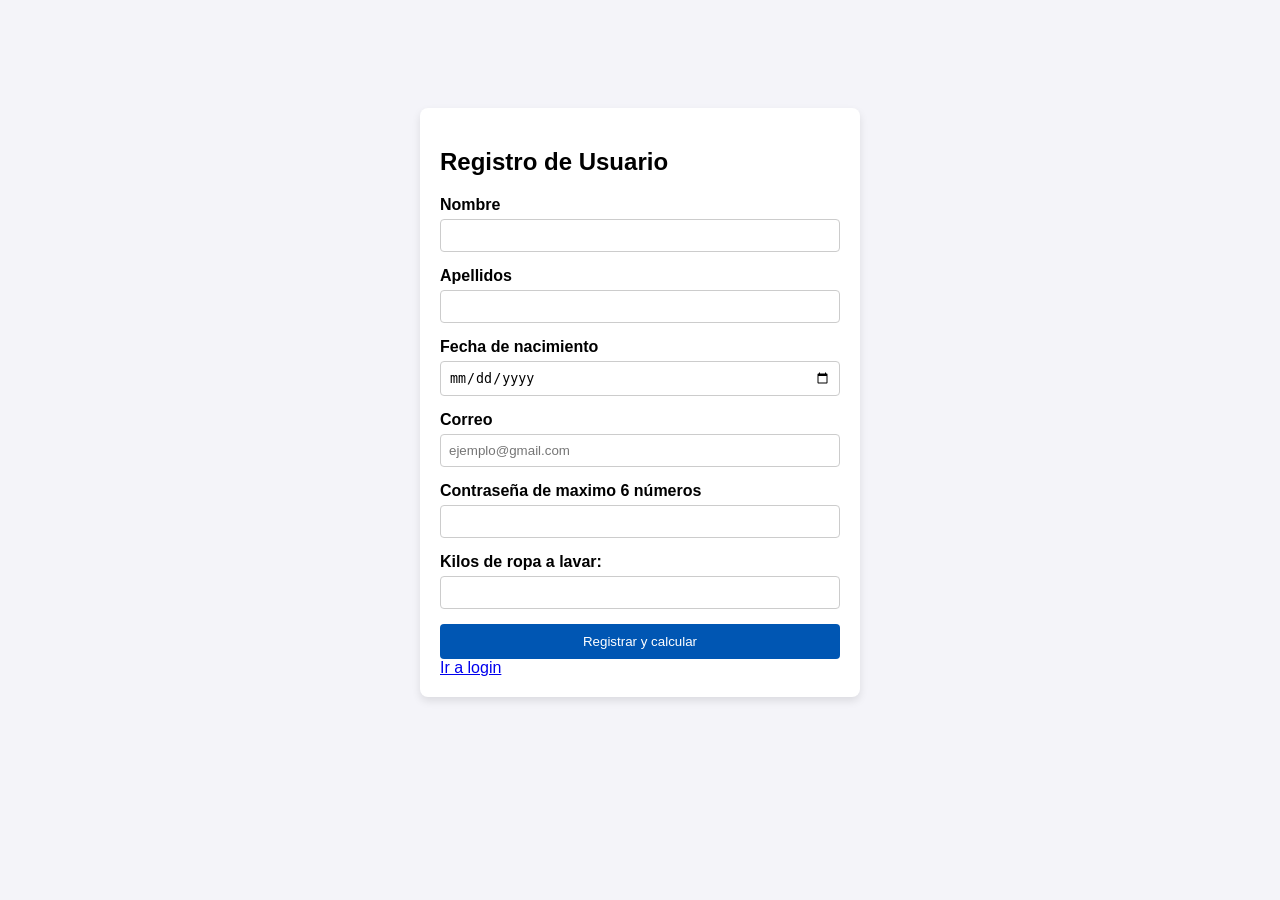
==== index.html @ a0fffc9d "utileria.js y formulario" ====
<!DOCTYPE html>
<html lang="en">
<head>
    <meta charset="UTF-8">
    <meta name="viewport" content="width=device-width, initial-scale=1.0">
    <title>Formulario</title>
    <link rel="stylesheet" href="css/Styles.css">
    <script src="js/utileria.js"></script>
</head>
<body>
    
  <div class="Contenedor">
    <h2>Registro de Usuario</h2>
    <form id="Registro">
        <div class="grupo">
            <label for="nombre">Nombre</label>
            <input type="text" id="nombre" required>

        </div>

        <div class="grupo">
            <label for="apellidos">Apellidos</label>
            <input type="text" id="apellidos" required>

        </div>

        <div class="grupo">
            <label for="fechaNacimiento">Fecha de nacimiento</label>
            <input type="date" id="fechaNacimiento" required>

        </div>

        <div class="grupo">
            <label for="correo">Correo</label>
            <input type="email" id="correo" placeholder="ejemplo@gmail.com" required>
        </div>

        <div class="grupo">
        <label for="contraseña">Contraseña de maximo 6 números</label>
        <input type="password" id="contraseña" name="contraseña" placeholder="">
        </div>

        <div class="grupo">
            <label for="Kilos">Kilos de ropa a lavar:</label>
            <input type="number" id="Kilos" required>
        </div>

        <button type="button" onclick="ProcesarFormulario"> Registrar y calcular</button>

    </form>
    <a href="login.html">Ir a login</a>
  </div>

  <div id="miModal" class="modal">
    <div class="modal-content">
        <span class="close" onclick="cerrarModal()">&times;</span>
        <h3>Resultados</h3>
        <p id="mensajeModal"></p>
    </div>
</div>


</body>
</html>
---- css/Styles.css ----
body {
    font-family: Arial, sans-serif;
    background-color: #f4f4f9;
    padding: 100px;
}

.Contenedor {
    background: white;
    padding: 20px;
    border-radius: 8px;
    max-width: 400px;
    margin: auto;
    box-shadow: 0 4px 8px rgba(0,0,0,0.1);
}

.grupo {
    margin-bottom: 15px;
}

label {
    display: block;
    margin-bottom: 5px;
    font-weight: bold;
}

input {
    width: 100%;
    padding: 8px;
    box-sizing: border-box;
    border: 1px solid #ccc;
    border-radius: 4px;
}

button {
    width: 100%;
    padding: 10px;
    background-color: #0056b3;
    color: white;
    border: none;
    border-radius: 4px;
    cursor: pointer;
}

button:hover {
    background-color: #004494;
}

/* Estilos de la ventana Modal */
.modal {
    display: none; 
    position: fixed;
    z-index: 1;
    left: 0;
    top: 0;
    width: 100%;
    height: 100%;
    background-color: rgba(0,0,0,0.5);
}

.modal-content {
    background-color: #fff;
    margin: 15% auto;
    padding: 20px;
    border: 1px solid #888;
    width: 300px;
    border-radius: 8px;
    text-align: center;
}

.close {
    color: #aaa;
    float: right;
    font-size: 28px;
    font-weight: bold;
    cursor: pointer;
}

.close:hover {
    color: black;
}
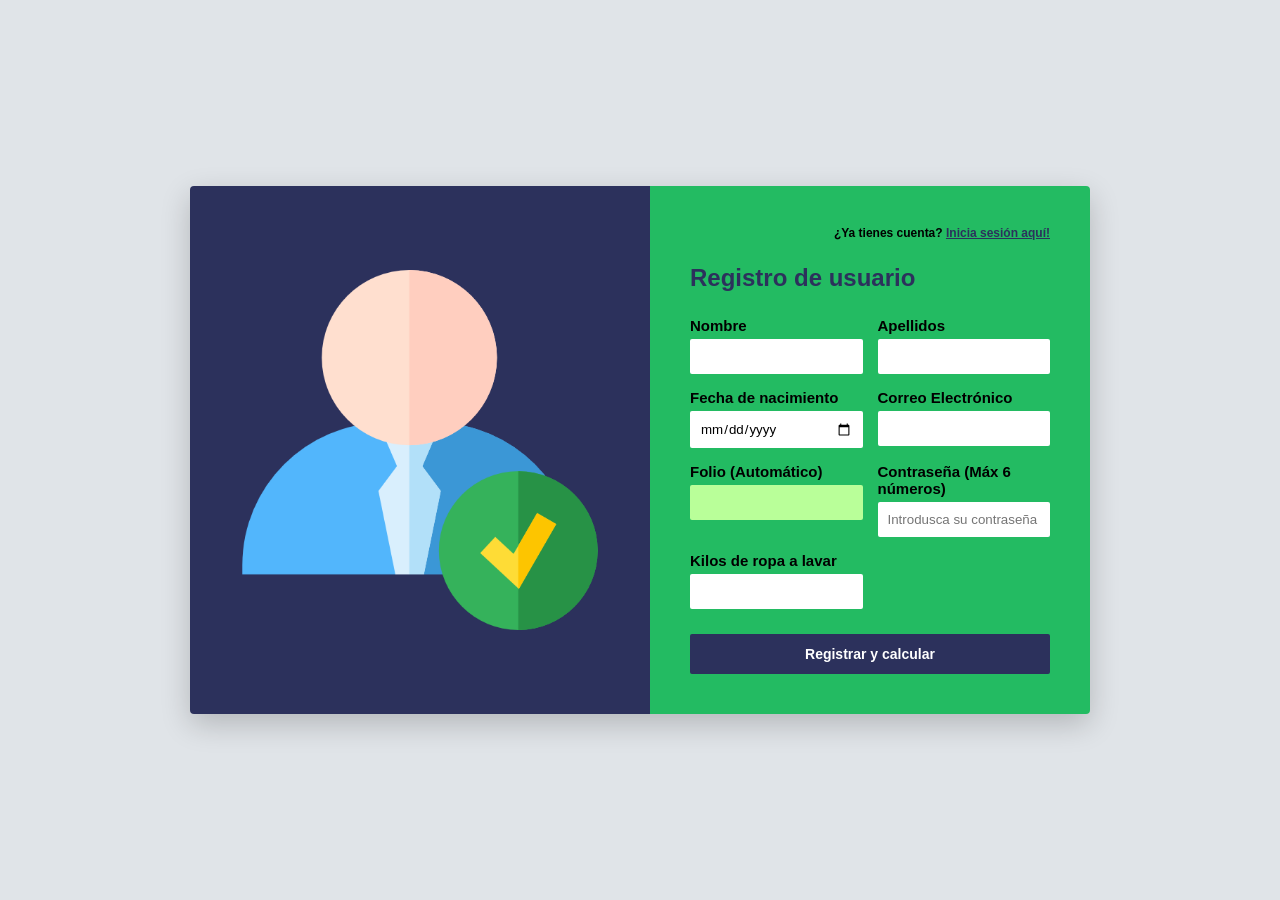
==== commit 21fd82d7: "utileria.js" ====
--- a/index.html
+++ b/index.html
@@ -6,49 +6,71 @@
     <title>Formulario</title>
     <link rel="stylesheet" href="css/Styles.css">
     <script src="js/utileria.js"></script>
+    <meta name="viewport" content="width=device-width, initial-scale=1.0">
 </head>
 <body>
     
-  <div class="Contenedor">
-    <h2>Registro de Usuario</h2>
-    <form id="Registro">
-        <div class="grupo">
-            <label for="nombre">Nombre</label>
-            <input type="text" id="nombre" required>
+ <div class="contenedor">
+    
+    <div class="mitad-izquierdo">
+        
+    <img src="img/lider.png" alt="usuario" >
+     
+    </div>
 
+    <div class="mitad-derecho">
+        <div class="encabezado-form">
+            <span>¿Ya tienes cuenta? <a href="login.html">Inicia sesión aquí!</a></span>
         </div>
+        
+        <h3>Registro de usuario</h3>
+        
+        <form id="Registro">
+            <div class="grid-formulario">
+                
+                <div class="grupo">
+                    <label for="nombre">Nombre</label>
+                    <input type="text" id="nombre" required>
+                </div>
 
-        <div class="grupo">
-            <label for="apellidos">Apellidos</label>
-            <input type="text" id="apellidos" required>
+                <div class="grupo">
+                    <label for="apellidos">Apellidos</label>
+                    <input type="text" id="apellidos" required>
+                </div>
 
-        </div>
+                <div class="grupo">
+                    <label for="fechaNacimiento">Fecha de nacimiento</label>
+                    <input type="date" id="fechaNacimiento" required>
+                </div>
 
-        <div class="grupo">
-            <label for="fechaNacimiento">Fecha de nacimiento</label>
-            <input type="date" id="fechaNacimiento" required>
+               
+               
+                <div class="grupo">
+                    <label for="correo">Correo Electrónico</label>
+                    <input type="email" id="correo" required>
+                </div>
+                 <div class="grupo">
+                    <label>Folio (Automático)</label>
+                    <input type="text" value="" readonly>
+                </div>
 
-        </div>
 
-        <div class="grupo">
-            <label for="correo">Correo</label>
-            <input type="email" id="correo" placeholder="ejemplo@gmail.com" required>
-        </div>
+                <div class="grupo">
+                    <label for="contraseña">Contraseña (Máx 6 números)</label>
+                    <input type="password" id="contraseña" name="contraseña" placeholder="Introdusca su contraseña">
+                </div>
 
-        <div class="grupo">
-        <label for="contraseña">Contraseña de maximo 6 números</label>
-        <input type="password" id="contraseña" name="contraseña" placeholder="">
-        </div>
+                <div class="grupo">
+                    <label for="Kilos">Kilos de ropa a lavar</label>
+                    <input type="number" id="Kilos" required>
+                </div>
 
-        <div class="grupo">
-            <label for="Kilos">Kilos de ropa a lavar:</label>
-            <input type="number" id="Kilos" required>
-        </div>
+            </div>
 
-        <button type="button" onclick="ProcesarFormulario"> Registrar y calcular</button>
-
-    </form>
-    <a href="login.html">Ir a login</a>
+            <button type="button" onclick="ProcesarFormulario()">Registrar y calcular</button>
+        </form>
+    </div>
+    
   </div>
 
   <div id="miModal" class="modal">
@@ -57,7 +79,7 @@
         <h3>Resultados</h3>
         <p id="mensajeModal"></p>
     </div>
-</div>
+  </div>
 
 
 </body>
--- a/css/Styles.css
+++ b/css/Styles.css
@@ -1,80 +1,166 @@
 body {
+    margin: 0;
     font-family: Arial, sans-serif;
-    background-color: #f4f4f9;
-    padding: 100px;
+    background-color: #e0e4e8; /* Un fondo gris claro para que resalte la tarjeta */
+    display: flex;
+    justify-content: center;
+    align-items: center;
+    min-height: 100vh;
 }
 
-.Contenedor {
-    background: white;
-    padding: 20px;
-    border-radius: 8px;
-    max-width: 400px;
-    margin: auto;
-    box-shadow: 0 4px 8px rgba(0,0,0,0.1);
+/*Este es el diseño del contenedor principal*/
+.contenedor {
+    display: flex;
+    width: 900px;
+    max-width: 95%;
+    box-shadow: 0 10px 30px rgba(0, 0, 0, 0.2);
+    border-radius: 4px;
+    overflow: hidden; /* permite que las esquinas salgan un poco redondeado */
 }
 
-.grupo {
-    margin-bottom: 15px;
+
+.mitad-izquierdo {
+    background-color: #2c315c;
+    color: white;
+    width: 40%;
+    padding: 50px;
+    display: flex;
+    flex-direction: column;
+    justify-content: center;
+
 }
 
-label {
-    display: block;
-    margin-bottom: 5px;
-    font-weight: bold;
+
+.mitad-izquierdo h2 {
+    font-size: 36px;
+    margin: 10px 0;
 }
 
-input {
+.mitad-izquierdo p {
+    font-size: 18px;
+    color: #d1d4e8;
+}
+
+
+.mitad-derecho {
+    background-color: #23bb62;
+    width: 60%;
+    padding: 40px;
+}
+
+.encabezado-form {
+    text-align: right;
+    font-size: 12px;
+    font-weight: bold;
+    margin-bottom: 20px;
+}
+
+.encabezado-form a {
+    color: #2c315c;
+    text-decoration: underline;
+}
+
+.mitad-derecho h3 {
+    color: #2c315c;
+    font-size: 24px;
+    margin-bottom: 25px;
+}
+
+/* Acomodo de los inputs en 2 columnas */
+.grid-formulario {
+    display: grid;
+    grid-template-columns: 1fr 1fr; /* Dos columnas del mismo tamaño */
+    gap: 15px; /* Espacio entre los campos */
+}
+
+.grupo label {
+    display: block;
+    font-size: 15px;
+    font-weight: bold;
+    color: black;
+    margin-bottom: 5px;
+
+}
+
+.grupo input {
     width: 100%;
-    padding: 8px;
+    padding: 10px;
+    border: none;
+    border-radius: 2px;
     box-sizing: border-box;
-    border: 1px solid #ccc;
-    border-radius: 4px;
+    font-family: inherit;
+}
+
+.grupo input[readonly] {
+    background-color: #b9ff99; 
+    color: #2c315c;
+    font-weight: bold;
 }
 
 button {
     width: 100%;
-    padding: 10px;
-    background-color: #0056b3;
+    padding: 12px;
+    background-color: #2c315c;
     color: white;
     border: none;
-    border-radius: 4px;
+    font-size: 14px;
+    font-weight: bold;
+    margin-top: 25px;
     cursor: pointer;
+    border-radius: 2px;
 }
 
 button:hover {
-    background-color: #004494;
+    background-color: #1a1d3d;
 }
 
-/* Estilos de la ventana Modal */
+/* Ventana Modal */
 .modal {
     display: none; 
     position: fixed;
-    z-index: 1;
+    z-index: 10;
     left: 0;
     top: 0;
     width: 100%;
     height: 100%;
-    background-color: rgba(0,0,0,0.5);
+    background-color: rgba(0,0,0,0.6);
 }
 
 .modal-content {
     background-color: #fff;
-    margin: 15% auto;
-    padding: 20px;
-    border: 1px solid #888;
+    margin: 10% auto;
+    padding: 25px;
     width: 300px;
     border-radius: 8px;
-    text-align: center;
+    text-align: left;
+    color: #2c315c;
 }
 
 .close {
     color: #aaa;
     float: right;
-    font-size: 28px;
+    font-size: 24px;
     font-weight: bold;
     cursor: pointer;
 }
 
 .close:hover {
-    color: black;
-}+    color: red;
+}
+
+/* Esto nos permitira mantener la pagina en modo responsive */
+@media screen and (max-width: 768px) {
+    .contenedor-principal {
+        flex-direction: column; 
+    }
+    .mitad-azul, .mitad-amarilla {
+        width: 100%;
+        box-sizing: border-box;
+        padding: 30px;
+    }
+    /*Con esto pasamos todo a una sola columa en celular*/
+    .grid-formulario {
+        grid-template-columns: 1fr; 
+    }
+}
+
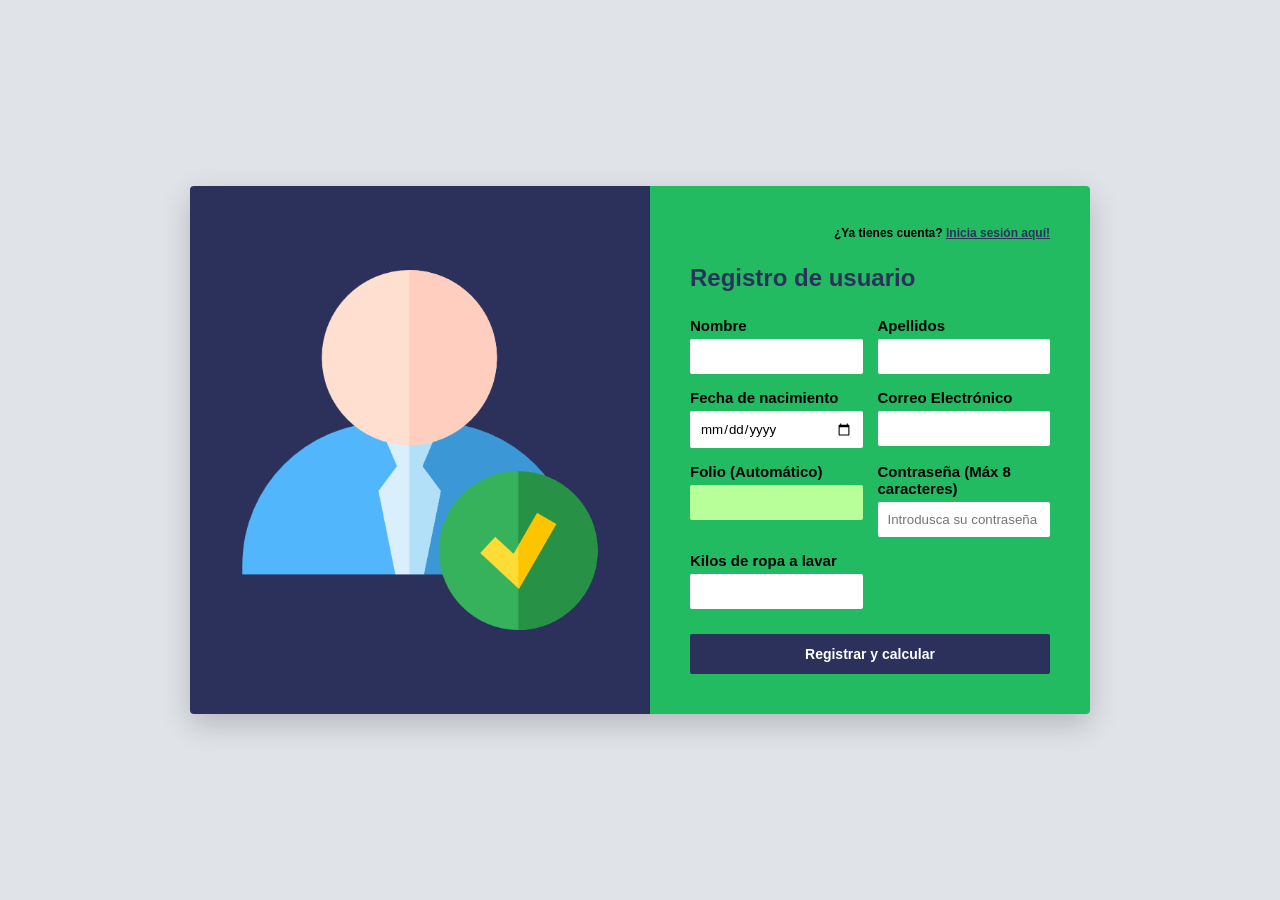
==== commit 806d9613: "validaciones" ====
--- a/index.html
+++ b/index.html
@@ -56,7 +56,7 @@
 
 
                 <div class="grupo">
-                    <label for="contraseña">Contraseña (Máx 6 números)</label>
+                    <label for="contraseña">Contraseña (Máx 8 caracteres)</label>
                     <input type="password" id="contraseña" name="contraseña" placeholder="Introdusca su contraseña">
                 </div>
 
--- a/css/Styles.css
+++ b/css/Styles.css
@@ -150,10 +150,10 @@
 
 /* Esto nos permitira mantener la pagina en modo responsive */
 @media screen and (max-width: 768px) {
-    .contenedor-principal {
+    .contenedor {
         flex-direction: column; 
     }
-    .mitad-azul, .mitad-amarilla {
+    .mitad-izquierdo, .mitad-derecho{
         width: 100%;
         box-sizing: border-box;
         padding: 30px;
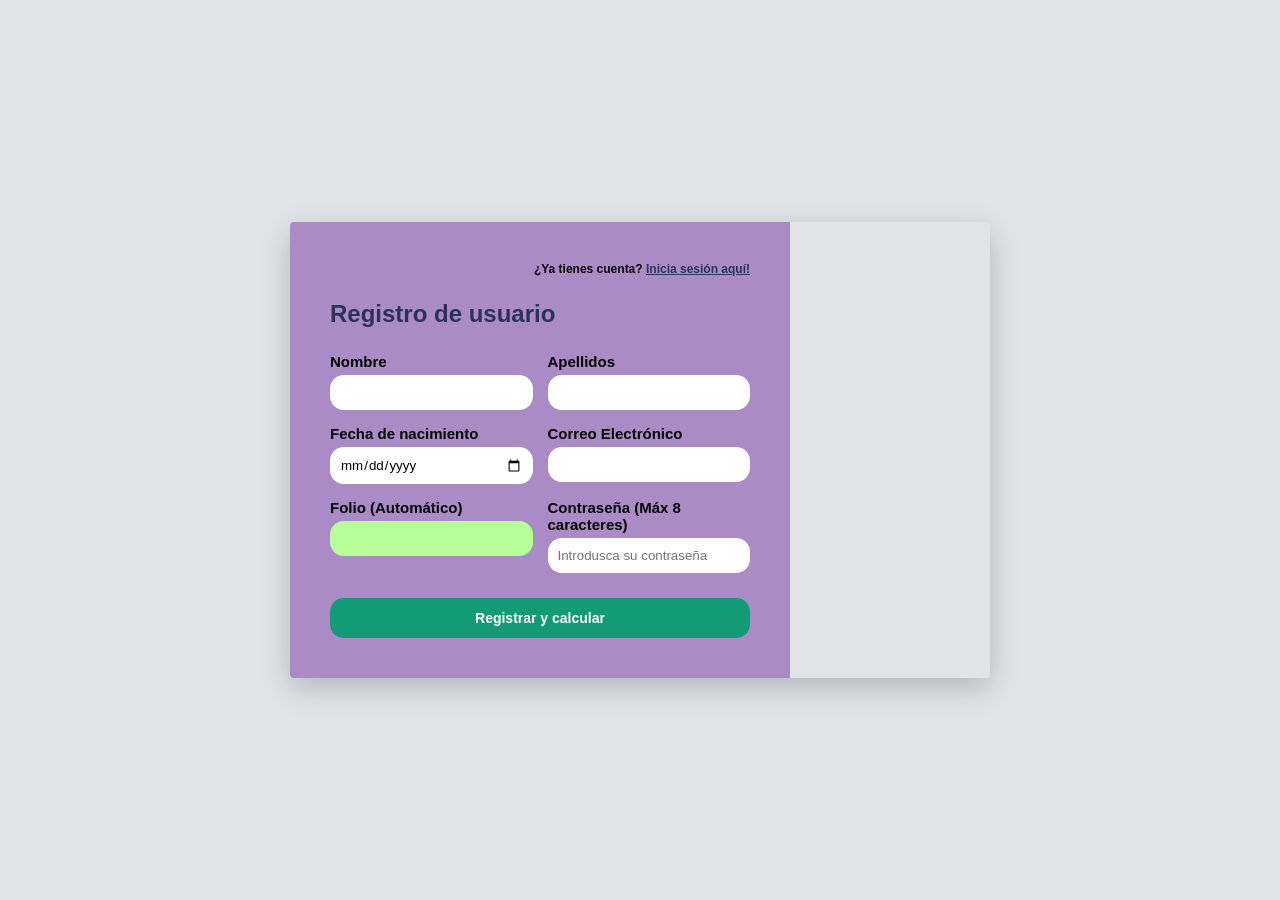
==== commit 4e49818b: "primera parte" ====
--- a/index.html
+++ b/index.html
@@ -12,11 +12,7 @@
     
  <div class="contenedor">
     
-    <div class="mitad-izquierdo">
-        
-    <img src="img/lider.png" alt="usuario" >
-     
-    </div>
+   
 
     <div class="mitad-derecho">
         <div class="encabezado-form">
@@ -60,10 +56,7 @@
                     <input type="password" id="contraseña" name="contraseña" placeholder="Introdusca su contraseña">
                 </div>
 
-                <div class="grupo">
-                    <label for="Kilos">Kilos de ropa a lavar</label>
-                    <input type="number" id="Kilos" required>
-                </div>
+        
 
             </div>
 
--- a/css/Styles.css
+++ b/css/Styles.css
@@ -1,7 +1,7 @@
 body {
     margin: 0;
     font-family: Arial, sans-serif;
-    background-color: #e0e4e8; /* Un fondo gris claro para que resalte la tarjeta */
+    background-color: #e0e4e8;
     display: flex;
     justify-content: center;
     align-items: center;
@@ -11,8 +11,8 @@
 /*Este es el diseño del contenedor principal*/
 .contenedor {
     display: flex;
-    width: 900px;
-    max-width: 95%;
+    width: 700px;
+    max-width: 100%;
     box-shadow: 0 10px 30px rgba(0, 0, 0, 0.2);
     border-radius: 4px;
     overflow: hidden; /* permite que las esquinas salgan un poco redondeado */
@@ -20,7 +20,7 @@
 
 
 .mitad-izquierdo {
-    background-color: #2c315c;
+    background-color: #139a76;
     color: white;
     width: 40%;
     padding: 50px;
@@ -43,7 +43,7 @@
 
 
 .mitad-derecho {
-    background-color: #23bb62;
+    background-color: #aa8bc6;
     width: 60%;
     padding: 40px;
 }
@@ -86,7 +86,7 @@
     width: 100%;
     padding: 10px;
     border: none;
-    border-radius: 2px;
+    border-radius: 14px;
     box-sizing: border-box;
     font-family: inherit;
 }
@@ -100,14 +100,14 @@
 button {
     width: 100%;
     padding: 12px;
-    background-color: #2c315c;
+    background-color: #139a76;
     color: white;
     border: none;
     font-size: 14px;
     font-weight: bold;
     margin-top: 25px;
     cursor: pointer;
-    border-radius: 2px;
+    border-radius: 14px;
 }
 
 button:hover {
@@ -152,6 +152,7 @@
 @media screen and (max-width: 768px) {
     .contenedor {
         flex-direction: column; 
+        border-radius: 14px;
     }
     .mitad-izquierdo, .mitad-derecho{
         width: 100%;
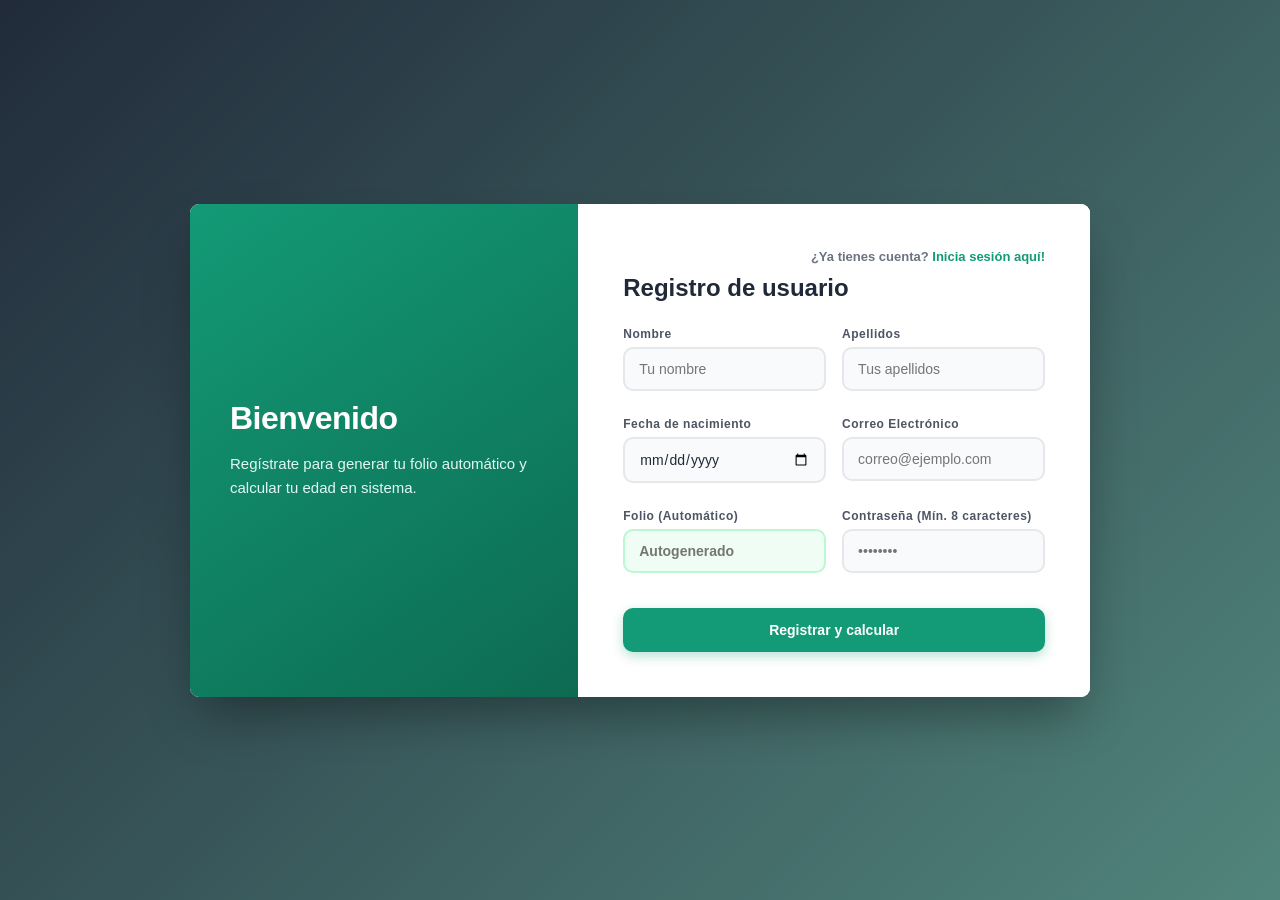
==== commit 89407aff: "actividad 2" ====
--- a/index.html
+++ b/index.html
@@ -1,18 +1,22 @@
 <!DOCTYPE html>
-<html lang="en">
+<html lang="es">
 <head>
     <meta charset="UTF-8">
     <meta name="viewport" content="width=device-width, initial-scale=1.0">
     <title>Formulario</title>
     <link rel="stylesheet" href="css/Styles.css">
     <script src="js/utileria.js"></script>
-    <meta name="viewport" content="width=device-width, initial-scale=1.0">
 </head>
 <body>
     
  <div class="contenedor">
-    
-   
+    <div class="mitad-izquierdo">
+        <div class="contenido-izq">
+            <h2>Bienvenido</h2>
+            <p>Regístrate para generar tu folio automático y calcular tu edad en sistema.</p>
+            <div class="circulo-decorativo"></div>
+        </div>
+    </div>
 
     <div class="mitad-derecho">
         <div class="encabezado-form">
@@ -26,54 +30,53 @@
                 
                 <div class="grupo">
                     <label for="nombre">Nombre</label>
-                    <input type="text" id="nombre" required>
+                    <input type="text" id="nombre" required placeholder="Tu nombre">
+                    <label id="msjNombre" style="color: #ef4444; font-size: 11px; margin-top: 4px; display: block;"></label>
                 </div>
 
                 <div class="grupo">
                     <label for="apellidos">Apellidos</label>
-                    <input type="text" id="apellidos" required>
+                    <input type="text" id="apellidos" required placeholder="Tus apellidos">
+                    <label id="msjApellidos" style="color: #ef4444; font-size: 11px; margin-top: 4px; display: block;"></label>
                 </div>
 
                 <div class="grupo">
                     <label for="fechaNacimiento">Fecha de nacimiento</label>
                     <input type="date" id="fechaNacimiento" required>
+                    <label id="msjFecha" style="color: #ef4444; font-size: 11px; margin-top: 4px; display: block;"></label>
                 </div>
 
-               
-               
                 <div class="grupo">
                     <label for="correo">Correo Electrónico</label>
-                    <input type="email" id="correo" required>
-                </div>
-                 <div class="grupo">
-                    <label>Folio (Automático)</label>
-                    <input type="text" value="" readonly>
+                    <input type="email" id="correo" required placeholder="correo@ejemplo.com">
+                    <label id="msjCorreo" style="color: #ef4444; font-size: 11px; margin-top: 4px; display: block;"></label>
                 </div>
 
+                <div class="grupo">
+                    <label>Folio (Automático)</label>
+                    <input type="text" value="" readonly placeholder="Autogenerado">
+                </div>
 
                 <div class="grupo">
-                    <label for="contraseña">Contraseña (Máx 8 caracteres)</label>
-                    <input type="password" id="contraseña" name="contraseña" placeholder="Introdusca su contraseña">
+                    <label for="contraseña">Contraseña (Mín. 8 caracteres)</label>
+                    <input type="password" id="contraseña" name="contraseña" placeholder="••••••••">
+                    <label id="msjPassword" style="color: #ef4444; font-size: 11px; margin-top: 4px; display: block;"></label>
                 </div>
-
-        
 
             </div>
 
             <button type="button" onclick="ProcesarFormulario()">Registrar y calcular</button>
         </form>
     </div>
-    
-  </div>
+ </div>
 
-  <div id="miModal" class="modal">
+ <div id="miModal" class="modal">
     <div class="modal-content">
         <span class="close" onclick="cerrarModal()">&times;</span>
         <h3>Resultados</h3>
         <p id="mensajeModal"></p>
     </div>
-  </div>
-
+ </div>
 
 </body>
 </html>
--- a/css/Styles.css
+++ b/css/Styles.css
@@ -1,105 +1,142 @@
 body {
     margin: 0;
     font-family: Arial, sans-serif;
-    background-color: #e0e4e8;
+    background: linear-gradient(135deg, #212b3a 0%, #51857c 100%);
     display: flex;
     justify-content: center;
     align-items: center;
     min-height: 100vh;
-}
-
-/*Este es el diseño del contenedor principal*/
+    color: #333;
+}
+
+/* Contenedor principal  */
 .contenedor {
     display: flex;
-    width: 700px;
-    max-width: 100%;
-    box-shadow: 0 10px 30px rgba(0, 0, 0, 0.2);
-    border-radius: 4px;
-    overflow: hidden; /* permite que las esquinas salgan un poco redondeado */
-}
-
-
+    width: 900px;
+    max-width: 95%;
+    background: #ffffff;
+    box-shadow: 0 25px 50px -12px rgba(0, 0, 0, 0.4);
+    border-radius: 9px;
+    overflow: hidden;
+}
+
+/* Panel izquierdo */
 .mitad-izquierdo {
-    background-color: #139a76;
+    background: linear-gradient(145deg, #139a76 0%, #0d6b52 100%);
     color: white;
-    width: 40%;
-    padding: 50px;
+    width: 38%;
+    padding: 40px;
     display: flex;
     flex-direction: column;
     justify-content: center;
-
-}
-
+    position: relative;
+    overflow: hidden;
+}
+
+.contenido-izq {
+    position: relative;
+    z-index: 2;
+}
 
 .mitad-izquierdo h2 {
-    font-size: 36px;
-    margin: 10px 0;
+    font-size: 32px;
+    margin: 0 0 15px 0;
+    letter-spacing: -0.5px;
 }
 
 .mitad-izquierdo p {
-    font-size: 18px;
-    color: #d1d4e8;
-}
-
-
+    font-size: 15px;
+    line-height: 1.6;
+    color: #e2f8f2;
+    margin: 0;
+}
+
+
+
+/* Mitad derecha  */
 .mitad-derecho {
-    background-color: #aa8bc6;
-    width: 60%;
-    padding: 40px;
+    background-color: #ffffff;
+    width: 62%;
+    padding: 45px;
+    box-sizing: border-box;
 }
 
 .encabezado-form {
     text-align: right;
-    font-size: 12px;
-    font-weight: bold;
-    margin-bottom: 20px;
+    font-size: 13px;
+    font-weight: bold;
+    margin-bottom: 10px;
+    color: #6b7280;
 }
 
 .encabezado-form a {
-    color: #2c315c;
+    color: #139a76;
+    text-decoration: none;
+}
+
+.encabezado-form a:hover {
     text-decoration: underline;
 }
 
 .mitad-derecho h3 {
-    color: #2c315c;
+    color: #1f2937;
     font-size: 24px;
+    margin-top: 0;
     margin-bottom: 25px;
 }
 
-/* Acomodo de los inputs en 2 columnas */
+/* Rejilla de inputs */
 .grid-formulario {
     display: grid;
-    grid-template-columns: 1fr 1fr; /* Dos columnas del mismo tamaño */
-    gap: 15px; /* Espacio entre los campos */
+    grid-template-columns: 1fr 1fr;
+    gap: 16px;
+}
+
+.grupo {
+    display: flex;
+    flex-direction: column;
 }
 
 .grupo label {
-    display: block;
-    font-size: 15px;
-    font-weight: bold;
-    color: black;
-    margin-bottom: 5px;
-
-}
-
+    font-size: 12px;
+    font-weight: bold;
+    color: #4b5563;
+    margin-bottom: 6px;
+   
+    letter-spacing: 0.5px;
+}
+
+/* Estilo para los inputs */
 .grupo input {
     width: 100%;
-    padding: 10px;
-    border: none;
-    border-radius: 14px;
+    padding: 12px 14px;
+    border: 2px solid #e5e7eb;
+    border-radius: 10px;
     box-sizing: border-box;
     font-family: inherit;
+    font-size: 14px;
+    color: #1f2937;
+    background-color: #f9fafb;
+    transition: all 0.2s ease-in-out;
+}
+
+.grupo input:focus {
+    outline: none;
+    border-color: #139a76;
+    background-color: #ffffff;
+    box-shadow: 0 0 0 4px rgba(19, 154, 118, 0.1);
 }
 
 .grupo input[readonly] {
-    background-color: #b9ff99; 
-    color: #2c315c;
+    background-color: #f0fdf4; 
+    color: #166534;
+    border-color: #bbf7d0;
     font-weight: bold;
 }
 
 button {
     width: 100%;
-    padding: 12px;
+    padding: 14px;
     background-color: #139a76;
     color: white;
     border: none;
@@ -107,61 +144,92 @@
     font-weight: bold;
     margin-top: 25px;
     cursor: pointer;
-    border-radius: 14px;
+    border-radius: 10px;
+    box-shadow: 0 4px 12px rgba(19, 154, 118, 0.3);
+    transition: background-color 0.2s, transform 0.1s;
 }
 
 button:hover {
-    background-color: #1a1d3d;
+    background-color: #0d7c5f;
+}
+
+button:active {
+    transform: scale(0.99);
 }
 
 /* Ventana Modal */
 .modal {
     display: none; 
     position: fixed;
-    z-index: 10;
+    z-index: 100;
     left: 0;
     top: 0;
     width: 100%;
     height: 100%;
-    background-color: rgba(0,0,0,0.6);
+    background-color: rgba(17, 24, 39, 0.7);
+    justify-content: center;
+    align-items: center;
 }
 
 .modal-content {
     background-color: #fff;
-    margin: 10% auto;
-    padding: 25px;
-    width: 300px;
-    border-radius: 8px;
+    padding: 30px;
+    width: 340px;
+    max-width: 90%;
+    border-radius: 16px;
     text-align: left;
-    color: #2c315c;
+    color: #1f2937;
+    box-shadow: 0 20px 25px -5px rgba(0, 0, 0, 0.2);
+    margin: auto;
 }
 
 .close {
-    color: #aaa;
+    color: #9ca3af;
     float: right;
     font-size: 24px;
     font-weight: bold;
     cursor: pointer;
+    line-height: 1;
 }
 
 .close:hover {
-    color: red;
-}
-
-/* Esto nos permitira mantener la pagina en modo responsive */
+    color: #ef4444;
+}
+
+.modal-content h3 {
+    margin-top: 0;
+    font-size: 20px;
+    color: #111827;
+}
+
+.modal-content p {
+    font-size: 14px;
+    color: #4b5563;
+}
+
+/* Responsive */
 @media screen and (max-width: 768px) {
+    body {
+        align-items: stretch;
+        background: #ffffff;
+    }
     .contenedor {
+        width: 100%;
+        max-width: 100%;
+        box-shadow: none;
+        border-radius: 0;
         flex-direction: column; 
-        border-radius: 14px;
-    }
-    .mitad-izquierdo, .mitad-derecho{
+    }
+    .mitad-izquierdo {
         width: 100%;
-        box-sizing: border-box;
-        padding: 30px;
-    }
-    /*Con esto pasamos todo a una sola columa en celular*/
+        padding: 25px;
+        min-height: auto;
+    }
+    .mitad-derecho {
+        width: 100%;
+        padding: 25px;
+    }
     .grid-formulario {
         grid-template-columns: 1fr; 
     }
-}
-
+}
